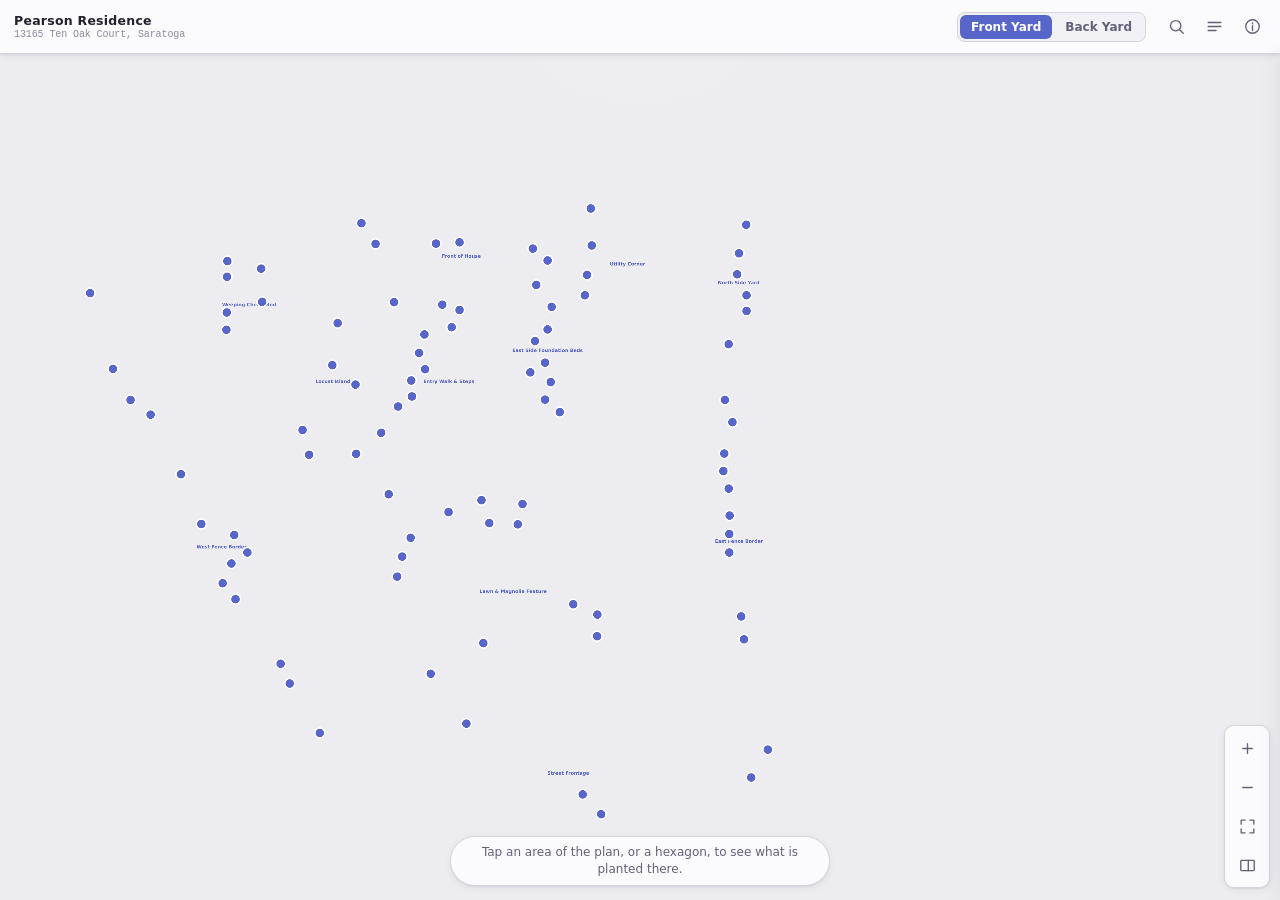
==== index.html @ e6e20301 "Interactive map of the front-yard planting plan The Landworks planting plan for 13165 Ten Oak Court " ====
<!DOCTYPE html>
<html lang="en">
<head>
<meta charset="utf-8">
<meta name="viewport" content="width=device-width, initial-scale=1, maximum-scale=5, viewport-fit=cover">
<meta name="theme-color" content="#191a22">
<title>Pearson Residence Landscape Plan &mdash; 13165 Ten Oak Court</title>
<meta name="description" content="Interactive planting plan for 13165 Ten Oak Court, Saratoga. Tap any garden area or plant callout to see what is planted there and what it looks like.">
<link rel="stylesheet" href="css/app.css">
<!-- Inline so the page needs no network at all: the plan's own callout hexagon. -->
<link rel="icon" href="data:image/svg+xml,%3Csvg xmlns='http://www.w3.org/2000/svg' viewBox='0 0 32 32'%3E%3Cpath d='M10 4h12l6 12-6 12H10L4 16z' fill='none' stroke='%235866c9' stroke-width='2.5'/%3E%3Cpath d='M5 16h22' stroke='%235866c9' stroke-width='2.5'/%3E%3C/svg%3E">
</head>
<body>

<header class="topbar">
  <div class="topbar-id">
    <span class="topbar-project">Pearson Residence</span>
    <span class="topbar-addr">13165 Ten Oak Court, Saratoga</span>
  </div>

  <div class="sheetpick" role="tablist" aria-label="Choose a plan sheet">
    <!-- filled by app.js -->
  </div>

  <div class="topbar-actions">
    <button type="button" class="iconbtn" id="btn-search" aria-label="Search plants" aria-expanded="false">
      <svg viewBox="0 0 24 24" aria-hidden="true"><circle cx="11" cy="11" r="6.5"/><path d="M16 16l4.5 4.5"/></svg>
    </button>
    <button type="button" class="iconbtn" id="btn-areas" aria-label="List garden areas" aria-expanded="false">
      <svg viewBox="0 0 24 24" aria-hidden="true"><path d="M4 7h16M4 12h16M4 17h10"/></svg>
    </button>
    <button type="button" class="iconbtn" id="btn-about" aria-label="About this plan">
      <svg viewBox="0 0 24 24" aria-hidden="true"><circle cx="12" cy="12" r="8.5"/><path d="M12 11v6M12 7.6v.9"/></svg>
    </button>
  </div>
</header>

<div class="searchbar" id="searchbar" hidden>
  <input type="search" id="search-input" placeholder="Search by name, or plant key (AA, LM&hellip;)"
         autocomplete="off" spellcheck="false" aria-label="Search plants">
  <div class="searchresults" id="search-results" role="listbox"></div>
</div>

<main class="map" id="map">
  <div class="stage" id="stage">
    <img id="plan-img" alt="" draggable="false" decoding="async">
    <svg id="overlay" xmlns="http://www.w3.org/2000/svg" aria-hidden="true">
      <g id="zone-layer"></g>
      <g id="marker-layer"></g>
    </svg>
  </div>

  <div class="mapctl">
    <button type="button" class="iconbtn ctl" id="btn-zoomin" aria-label="Zoom in">
      <svg viewBox="0 0 24 24" aria-hidden="true"><path d="M12 6v12M6 12h12"/></svg>
    </button>
    <button type="button" class="iconbtn ctl" id="btn-zoomout" aria-label="Zoom out">
      <svg viewBox="0 0 24 24" aria-hidden="true"><path d="M6 12h12"/></svg>
    </button>
    <button type="button" class="iconbtn ctl" id="btn-fit" aria-label="Fit plan to screen">
      <svg viewBox="0 0 24 24" aria-hidden="true"><path d="M9 4H4v5M15 4h5v5M15 20h5v-5M9 20H4v-5"/></svg>
    </button>
    <button type="button" class="iconbtn ctl" id="btn-full" aria-label="Show the whole sheet including the legend" aria-pressed="false">
      <svg viewBox="0 0 24 24" aria-hidden="true"><rect x="3.5" y="5.5" width="17" height="13" rx="1"/><path d="M13 5.5v13"/></svg>
    </button>
  </div>

  <p class="hint" id="hint">Tap an area of the plan, or a hexagon, to see what is planted there.</p>
</main>

<aside class="panel" id="panel" aria-live="polite">
  <button type="button" class="panel-grab" id="panel-grab" aria-label="Collapse panel"><span></span></button>
  <div class="panel-body" id="panel-body"></div>
</aside>

<div class="scrim" id="scrim" hidden></div>

<script type="module" src="js/app.js"></script>
</body>
</html>
---- css/app.css ----
/* ==========================================================================
   Pearson Residence landscape plan - interactive map

   Palette is taken from the plan itself. The accent is agapanthus blue-violet,
   the most-planted thing in the whole design (66 plants across both sheets).
   The highlight is the chartreuse of Coleonema 'Sunset Gold'. Neutrals carry a
   violet bias so they sit with the accent rather than under it.

   Three type roles, all system stacks so no webfont can silently fall back:
   UI sans, a mono for plant keys and quantities (the drafting-stencil voice),
   and an italic serif for botanical names, which is the horticultural
   convention.
   ========================================================================== */

:root {
  --accent:        #5866c9;
  --accent-soft:   #8b95dd;
  --accent-wash:   #5866c91f;
  --highlight:     #8d9327;
  --highlight-dim: #8d932733;

  --ink:      #191a22;
  --paper:    #edecf0;
  --card:     #fbfafc;
  --card-2:   #f2f1f6;
  --line:     #d5d4de;
  --line-soft:#e4e3ea;
  --text:     #22232e;
  --text-dim: #62617a;
  --text-faint:#8b8a9e;

  --shadow-1: 0 1px 2px #191a2214, 0 2px 8px #191a220f;
  --shadow-2: 0 -2px 24px #191a2226, 0 -1px 3px #191a2214;

  --sans: system-ui, -apple-system, "Segoe UI", Roboto, "Helvetica Neue", Arial, sans-serif;
  --mono: ui-monospace, "SF Mono", SFMono-Regular, Menlo, Consolas, "Liberation Mono", monospace;
  --serif: "Iowan Old Style", "Palatino Linotype", Palatino, Georgia, "Times New Roman", serif;

  --topbar-h: 54px;
  --radius: 10px;
  color-scheme: light dark;
}

@media (prefers-color-scheme: dark) {
  :root {
    --accent:        #8b95dd;
    --accent-soft:   #6b78cf;
    --accent-wash:   #8b95dd24;
    --highlight:     #c3ca4a;
    --highlight-dim: #c3ca4a2e;

    --ink:      #0f1015;
    --paper:    #15161d;
    --card:     #1e1f29;
    --card-2:   #262734;
    --line:     #34354333;
    --line-soft:#2c2d39;
    --text:     #e6e5ee;
    --text-dim: #a4a3b8;
    --text-faint:#7d7c92;

    --shadow-1: 0 1px 2px #00000052, 0 2px 10px #0000003d;
    --shadow-2: 0 -2px 28px #00000070, 0 -1px 3px #00000052;
  }
}

/* The viewer's own toggle must win over the OS preference, both directions. */
:root[data-theme="light"] {
  --accent: #5866c9; --accent-soft: #8b95dd; --accent-wash: #5866c91f;
  --highlight: #8d9327; --highlight-dim: #8d932733;
  --ink: #191a22; --paper: #edecf0; --card: #fbfafc; --card-2: #f2f1f6;
  --line: #d5d4de; --line-soft: #e4e3ea;
  --text: #22232e; --text-dim: #62617a; --text-faint: #8b8a9e;
  --shadow-1: 0 1px 2px #191a2214, 0 2px 8px #191a220f;
  --shadow-2: 0 -2px 24px #191a2226, 0 -1px 3px #191a2214;
}
:root[data-theme="dark"] {
  --accent: #8b95dd; --accent-soft: #6b78cf; --accent-wash: #8b95dd24;
  --highlight: #c3ca4a; --highlight-dim: #c3ca4a2e;
  --ink: #0f1015; --paper: #15161d; --card: #1e1f29; --card-2: #262734;
  --line: #343543; --line-soft: #2c2d39;
  --text: #e6e5ee; --text-dim: #a4a3b8; --text-faint: #7d7c92;
  --shadow-1: 0 1px 2px #00000052, 0 2px 10px #0000003d;
  --shadow-2: 0 -2px 28px #00000070, 0 -1px 3px #00000052;
}

* { box-sizing: border-box; }

html, body {
  height: 100%;
  margin: 0;
}

body {
  font-family: var(--sans);
  color: var(--text);
  background: var(--paper);
  -webkit-text-size-adjust: 100%;
  overscroll-behavior: none;
}

svg { fill: none; stroke: currentColor; stroke-width: 1.7; stroke-linecap: round; stroke-linejoin: round; }

:where(button, [tabindex], input, a):focus-visible {
  outline: 2px solid var(--accent);
  outline-offset: 2px;
  border-radius: 4px;
}

/* ---------------------------------------------------------------- top bar */

.topbar {
  position: fixed;
  inset: 0 0 auto 0;
  z-index: 40;
  height: var(--topbar-h);
  padding: 0 10px 0 14px;
  display: flex;
  align-items: center;
  gap: 12px;
  background: var(--card);
  border-bottom: 1px solid var(--line);
  box-shadow: var(--shadow-1);
}

.topbar-id {
  display: flex;
  flex-direction: column;
  gap: 1px;
  min-width: 0;
  flex: 1 1 auto;
  overflow: hidden;
}

.topbar-project {
  font-size: 12.5px;
  font-weight: 620;
  letter-spacing: 0.02em;
  white-space: nowrap;
  overflow: hidden;
  text-overflow: ellipsis;
}

.topbar-addr {
  font-family: var(--mono);
  font-size: 10px;
  color: var(--text-faint);
  letter-spacing: -0.01em;
  white-space: nowrap;
  overflow: hidden;
  text-overflow: ellipsis;
}

/* On a phone the sheet switcher and the three actions are what matter; the
   project name is already in the browser tab and on the About page. */
@media (max-width: 460px) {
  .topbar { padding-left: 10px; gap: 8px; }
  .topbar-id { flex: 0 1 auto; }
  .topbar-addr { display: none; }
  .topbar-project { font-size: 11.5px; max-width: 8ch; }
  .iconbtn { width: 32px; height: 32px; }
}

.sheetpick {
  margin-left: auto;
  flex: none;
  display: flex;
  padding: 2px;
  gap: 2px;
  background: var(--card-2);
  border: 1px solid var(--line);
  border-radius: 8px;
}

.sheetpick button {
  appearance: none;
  border: 0;
  background: none;
  cursor: pointer;
  font: inherit;
  font-size: 12px;
  font-weight: 560;
  color: var(--text-dim);
  padding: 5px 11px;
  border-radius: 6px;
  white-space: nowrap;
}

.sheetpick button[aria-selected="true"] {
  background: var(--accent);
  color: #fff;
}

@media (prefers-color-scheme: dark) {
  .sheetpick button[aria-selected="true"] { color: #14151c; }
}
:root[data-theme="dark"] .sheetpick button[aria-selected="true"] { color: #14151c; }
:root[data-theme="light"] .sheetpick button[aria-selected="true"] { color: #fff; }

.topbar-actions { display: flex; gap: 2px; }

.iconbtn {
  appearance: none;
  width: 36px;
  height: 36px;
  display: grid;
  place-items: center;
  border: 0;
  border-radius: 8px;
  background: none;
  color: var(--text-dim);
  cursor: pointer;
  padding: 0;
}
.iconbtn svg { width: 19px; height: 19px; }
.iconbtn:hover { background: var(--card-2); color: var(--text); }
.iconbtn[aria-expanded="true"], .iconbtn[aria-pressed="true"] {
  background: var(--accent-wash);
  color: var(--accent);
}

/* ---------------------------------------------------------------- search */

.searchbar {
  position: fixed;
  top: var(--topbar-h);
  left: 0; right: 0;
  z-index: 39;
  background: var(--card);
  border-bottom: 1px solid var(--line);
  box-shadow: var(--shadow-1);
}

.searchbar input {
  width: 100%;
  border: 0;
  background: none;
  font: inherit;
  font-size: 15px;
  color: var(--text);
  padding: 12px 16px;
}
.searchbar input::placeholder { color: var(--text-faint); }

.searchresults {
  max-height: min(52vh, 420px);
  overflow-y: auto;
  border-top: 1px solid var(--line-soft);
}
.searchresults:empty { display: none; }

.sres {
  display: flex;
  align-items: center;
  gap: 10px;
  width: 100%;
  border: 0;
  background: none;
  font: inherit;
  text-align: left;
  padding: 9px 14px;
  cursor: pointer;
  color: var(--text);
  border-bottom: 1px solid var(--line-soft);
}
.sres:hover, .sres:focus-visible { background: var(--accent-wash); }
.sres-txt { min-width: 0; flex: 1; }
.sres-common { font-size: 13.5px; font-weight: 540; }
.sres-bot { font-family: var(--serif); font-style: italic; font-size: 12px; color: var(--text-dim); }
.sres-meta { font-family: var(--mono); font-size: 10px; color: var(--text-faint); white-space: nowrap; }
.searchempty { padding: 14px; font-size: 13px; color: var(--text-dim); }

/* ---------------------------------------------------------------- the map */

.map {
  position: fixed;
  inset: var(--topbar-h) 0 0 0;
  overflow: hidden;
  background:
    radial-gradient(120% 90% at 50% 0%, #ffffff08, #0000 60%),
    var(--paper);
  touch-action: none;
  cursor: grab;
}
.map.dragging { cursor: grabbing; }

.stage {
  position: absolute;
  top: 0; left: 0;
  transform-origin: 0 0;
  will-change: transform;
}

.stage img {
  display: block;
  width: 100%;
  height: 100%;
  user-select: none;
  -webkit-user-drag: none;
}

#overlay {
  position: absolute;
  inset: 0;
  width: 100%;
  height: 100%;
  overflow: visible;
  stroke: none;
}

/* Zones ------------------------------------------------------------------ */

.zone {
  fill: transparent;
  stroke: var(--accent);
  stroke-opacity: 0;
  stroke-width: 2.5;
  vector-effect: non-scaling-stroke;
  cursor: pointer;
  transition: fill 140ms ease, stroke-opacity 140ms ease;
  pointer-events: all;
}
.zone:hover { fill: var(--accent-wash); stroke-opacity: 0.55; }
.zone.is-active {
  fill: var(--accent-wash);
  stroke-opacity: 1;
  stroke-dasharray: 7 5;
}

.zone-label {
  font-family: var(--sans);
  font-size: 15px;
  font-weight: 600;
  fill: var(--accent);
  stroke: none;
  paint-order: stroke fill;
  stroke-width: 4px;
  text-anchor: middle;
  pointer-events: none;
  opacity: 0;
  transition: opacity 160ms ease;
}
#overlay[data-detail="low"] .zone-label { opacity: 1; }

/* Markers --------------------------------------------------------------- */

/* Each marker's children are counter-scaled by --inv (= 1/zoom) so the dots
   stay the same size on screen no matter how far the plan is zoomed. */
.mk > * {
  transform: scale(var(--inv, 1));
  transform-origin: 0 0;
}

.mk { cursor: pointer; }

.mk-hit { fill: #0000; stroke: none; pointer-events: all; }

.mk-dot {
  fill: var(--accent);
  stroke: var(--card);
  stroke-width: 1.6;
  pointer-events: none;
}

.mk-n {
  font-family: var(--mono);
  font-size: 9px;
  font-weight: 700;
  font-variant-numeric: tabular-nums;
  fill: #fff;
  stroke: none;
  text-anchor: middle;
  dominant-baseline: central;
  pointer-events: none;
}
@media (prefers-color-scheme: dark) { .mk-n { fill: #14151c; } }
:root[data-theme="dark"] .mk-n { fill: #14151c; }
:root[data-theme="light"] .mk-n { fill: #fff; }

.mk-key {
  font-family: var(--mono);
  font-size: 10px;
  font-weight: 700;
  fill: var(--text);
  stroke: var(--paper);
  stroke-width: 3.5px;
  paint-order: stroke fill;
  text-anchor: middle;
  pointer-events: none;
  opacity: 0;
  transition: opacity 140ms ease;
}

#overlay[data-detail="low"]  .mk-dot { r: 5; }
#overlay[data-detail="low"]  .mk-n   { opacity: 0; }
#overlay[data-detail="mid"]  .mk-dot { r: 9; }
#overlay[data-detail="high"] .mk-dot { r: 11; }
#overlay[data-detail="high"] .mk-key { opacity: 1; }

.mk.is-active .mk-dot {
  fill: var(--highlight);
  stroke-width: 2.4;
}
.mk.is-lit .mk-dot {
  fill: var(--highlight);
  animation: pulse 1.4s ease-out 3;
}
@keyframes pulse {
  0%, 100% { stroke: var(--card); stroke-width: 1.6; }
  50%      { stroke: var(--highlight); stroke-width: 7; }
}
@media (prefers-reduced-motion: reduce) {
  .mk.is-lit .mk-dot { animation: none; stroke: var(--highlight); stroke-width: 4; }
}

/* Map controls ---------------------------------------------------------- */

.mapctl {
  position: absolute;
  right: 10px;
  bottom: calc(12px + env(safe-area-inset-bottom));
  z-index: 10;
  display: flex;
  flex-direction: column;
  gap: 1px;
  padding: 3px;
  background: var(--card);
  border: 1px solid var(--line);
  border-radius: 10px;
  box-shadow: var(--shadow-1);
}
.iconbtn.ctl { width: 38px; height: 38px; }

.hint {
  position: absolute;
  left: 50%;
  bottom: calc(14px + env(safe-area-inset-bottom));
  transform: translateX(-50%);
  z-index: 9;
  margin: 0;
  max-width: min(78vw, 380px);
  padding: 7px 13px;
  font-size: 12px;
  line-height: 1.4;
  text-align: center;
  color: var(--text-dim);
  background: var(--card);
  border: 1px solid var(--line);
  border-radius: 999px;
  box-shadow: var(--shadow-1);
  transition: opacity 260ms ease;
}
.hint[hidden] { display: block; opacity: 0; pointer-events: none; }

/* ---------------------------------------------------------------- panel */

.scrim {
  position: fixed;
  inset: 0;
  z-index: 44;
  background: #0b0b10;
  opacity: 0.34;
}

.panel {
  position: fixed;
  z-index: 45;
  left: 0; right: 0; bottom: 0;
  max-height: 78vh;
  display: flex;
  flex-direction: column;
  background: var(--card);
  border-top: 1px solid var(--line);
  border-radius: 16px 16px 0 0;
  box-shadow: var(--shadow-2);
  transform: translateY(101%);
  transition: transform 280ms cubic-bezier(.22,.68,.24,1);
}
.panel.is-open { transform: none; }
@media (prefers-reduced-motion: reduce) { .panel { transition: none; } }

.panel-grab {
  appearance: none;
  border: 0;
  background: none;
  width: 100%;
  padding: 9px 0 5px;
  cursor: grab;
  display: grid;
  place-items: center;
  flex: none;
  touch-action: none;
}
.panel-grab span {
  display: block;
  width: 38px;
  height: 4px;
  border-radius: 99px;
  background: var(--line);
}

.panel-body {
  overflow-y: auto;
  overscroll-behavior: contain;
  -webkit-overflow-scrolling: touch;
  padding: 2px 18px calc(26px + env(safe-area-inset-bottom));
}

@media (min-width: 900px) {
  .panel {
    left: auto;
    top: var(--topbar-h);
    right: 0;
    bottom: 0;
    width: 420px;
    max-height: none;
    border-radius: 0;
    border-top: 0;
    border-left: 1px solid var(--line);
    transform: translateX(101%);
    box-shadow: -2px 0 24px #191a2218;
  }
  .panel.is-open { transform: none; }
  .panel-grab { display: none; }
  .panel-body { padding-top: 18px; }
  .scrim { display: none !important; }
  body.panel-open .map { right: 420px; }
  .map { transition: right 280ms cubic-bezier(.22,.68,.24,1); }
}

/* ------------------------------------------------------- panel contents */

.p-back {
  appearance: none;
  border: 0;
  background: none;
  font: inherit;
  font-size: 12px;
  font-weight: 560;
  color: var(--accent);
  padding: 4px 0 8px;
  cursor: pointer;
  display: inline-flex;
  align-items: center;
  gap: 5px;
}
.p-back svg { width: 14px; height: 14px; }

.p-eyebrow {
  font-family: var(--mono);
  font-size: 10px;
  font-weight: 600;
  letter-spacing: 0.1em;
  text-transform: uppercase;
  color: var(--text-faint);
  margin: 0 0 4px;
}

.p-title {
  font-size: 21px;
  line-height: 1.2;
  font-weight: 640;
  letter-spacing: -0.012em;
  text-wrap: balance;
  margin: 0 0 6px;
}

.p-bot {
  font-family: var(--serif);
  font-style: italic;
  font-size: 15px;
  color: var(--text-dim);
  margin: 0 0 10px;
}

.p-blurb, .p-desc {
  font-size: 13.5px;
  line-height: 1.55;
  color: var(--text-dim);
  max-width: 62ch;
  margin: 0 0 12px;
}
.p-desc { color: var(--text); }

.p-crop {
  display: block;
  width: 100%;
  border: 1px solid var(--line);
  border-radius: var(--radius);
  background: var(--card-2);
  margin: 0 0 14px;
}

figure.p-fig { margin: 0 0 14px; }
figure.p-fig img {
  display: block;
  width: 100%;
  aspect-ratio: 4 / 3;
  object-fit: cover;
  border-radius: var(--radius);
  background: var(--card-2);
}
figure.p-fig figcaption {
  font-size: 10.5px;
  line-height: 1.45;
  color: var(--text-faint);
  padding-top: 5px;
}
figure.p-fig a { color: var(--text-dim); }

.p-flag {
  display: flex;
  gap: 7px;
  font-size: 11.5px;
  line-height: 1.45;
  color: var(--text-dim);
  background: var(--card-2);
  border-left: 2px solid var(--accent-soft);
  border-radius: 0 6px 6px 0;
  padding: 8px 10px;
  margin: 0 0 14px;
}
.p-flag.warn { border-left-color: var(--highlight); }

/* Fact grid: the verbatim legend row */
.p-facts {
  display: grid;
  grid-template-columns: auto 1fr;
  gap: 6px 14px;
  font-size: 12.5px;
  margin: 0 0 14px;
  padding: 12px 0;
  border-top: 1px solid var(--line-soft);
  border-bottom: 1px solid var(--line-soft);
}
.p-facts dt {
  font-family: var(--mono);
  font-size: 10px;
  letter-spacing: 0.06em;
  text-transform: uppercase;
  color: var(--text-faint);
  padding-top: 1px;
}
.p-facts dd { margin: 0; font-variant-numeric: tabular-nums; }

.p-sub {
  font-family: var(--mono);
  font-size: 10px;
  font-weight: 600;
  letter-spacing: 0.1em;
  text-transform: uppercase;
  color: var(--text-faint);
  margin: 18px 0 8px;
  padding-bottom: 5px;
  border-bottom: 1px solid var(--line-soft);
}

.chips { display: flex; flex-wrap: wrap; gap: 6px; margin: 0 0 4px; padding: 0; list-style: none; }
.chip {
  font-size: 11.5px;
  color: var(--text-dim);
  background: var(--card-2);
  border: 1px solid var(--line-soft);
  border-radius: 99px;
  padding: 3px 9px;
}
.chip.mono { font-family: var(--mono); font-size: 10.5px; }

/* Plant rows in a zone roll-up */
.plist { list-style: none; margin: 0; padding: 0; }

.prow {
  display: flex;
  align-items: center;
  gap: 10px;
  width: 100%;
  border: 0;
  border-bottom: 1px solid var(--line-soft);
  background: none;
  font: inherit;
  color: var(--text);
  text-align: left;
  padding: 8px 2px;
  cursor: pointer;
}
.prow:hover, .prow:focus-visible { background: var(--accent-wash); }

.pkey {
  flex: none;
  font-family: var(--mono);
  font-size: 10.5px;
  font-weight: 700;
  letter-spacing: 0.02em;
  width: 30px;
  height: 26px;
  display: grid;
  place-items: center;
  border: 1px solid var(--line);
  border-radius: 5px;
  background: var(--card-2);
  color: var(--text-dim);
}

.pthumb {
  flex: none;
  width: 38px;
  height: 38px;
  border-radius: 6px;
  object-fit: cover;
  background: var(--card-2);
  border: 1px solid var(--line-soft);
}

.pmain { flex: 1; min-width: 0; }
.pcommon { font-size: 13px; font-weight: 540; line-height: 1.25; }
.pbot { font-family: var(--serif); font-style: italic; font-size: 11.5px; color: var(--text-dim); }

.pqty {
  flex: none;
  font-family: var(--mono);
  font-size: 12px;
  font-variant-numeric: tabular-nums;
  color: var(--text-dim);
  text-align: right;
}
.pqty small { display: block; font-size: 9px; color: var(--text-faint); }

.swatch {
  flex: none;
  width: 11px;
  height: 11px;
  border-radius: 3px;
  border: 1px solid #0000002e;
}

.p-actions { display: flex; flex-wrap: wrap; gap: 8px; margin: 16px 0 4px; }

.btn {
  appearance: none;
  font: inherit;
  font-size: 12.5px;
  font-weight: 560;
  padding: 8px 13px;
  border-radius: 8px;
  border: 1px solid var(--line);
  background: var(--card-2);
  color: var(--text);
  cursor: pointer;
}
.btn:hover { border-color: var(--accent-soft); color: var(--accent); }
.btn.primary { background: var(--accent); border-color: var(--accent); color: #fff; }
.btn.primary:hover { color: #fff; filter: brightness(1.08); }
@media (prefers-color-scheme: dark) { .btn.primary { color: #14151c; } .btn.primary:hover { color: #14151c; } }
:root[data-theme="dark"] .btn.primary, :root[data-theme="dark"] .btn.primary:hover { color: #14151c; }
:root[data-theme="light"] .btn.primary, :root[data-theme="light"] .btn.primary:hover { color: #fff; }

.p-note {
  font-size: 11.5px;
  line-height: 1.5;
  color: var(--text-faint);
  max-width: 60ch;
  margin: 14px 0 0;
}

.p-tot {
  display: flex;
  align-items: baseline;
  gap: 8px;
  font-family: var(--mono);
  font-size: 11px;
  color: var(--text-faint);
  margin: 0 0 14px;
}
.p-tot b { font-size: 15px; color: var(--text); font-variant-numeric: tabular-nums; }

/* About / areas list */
.arealist { list-style: none; margin: 0; padding: 0; }
.arearow {
  display: flex;
  align-items: center;
  gap: 11px;
  width: 100%;
  border: 0;
  border-bottom: 1px solid var(--line-soft);
  background: none;
  font: inherit;
  color: var(--text);
  text-align: left;
  padding: 10px 2px;
  cursor: pointer;
}
.arearow:hover, .arearow:focus-visible { background: var(--accent-wash); }
.arearow img {
  flex: none;
  width: 54px; height: 44px;
  object-fit: cover;
  border-radius: 6px;
  border: 1px solid var(--line-soft);
  background: var(--card-2);
}
.arearow .pmain { flex: 1; }
.areaname { font-size: 13.5px; font-weight: 560; }
.areameta { font-family: var(--mono); font-size: 10px; color: var(--text-faint); }

.credits { font-size: 11px; line-height: 1.5; color: var(--text-faint); }
.credits li { margin-bottom: 5px; }
.credits a { color: var(--text-dim); }
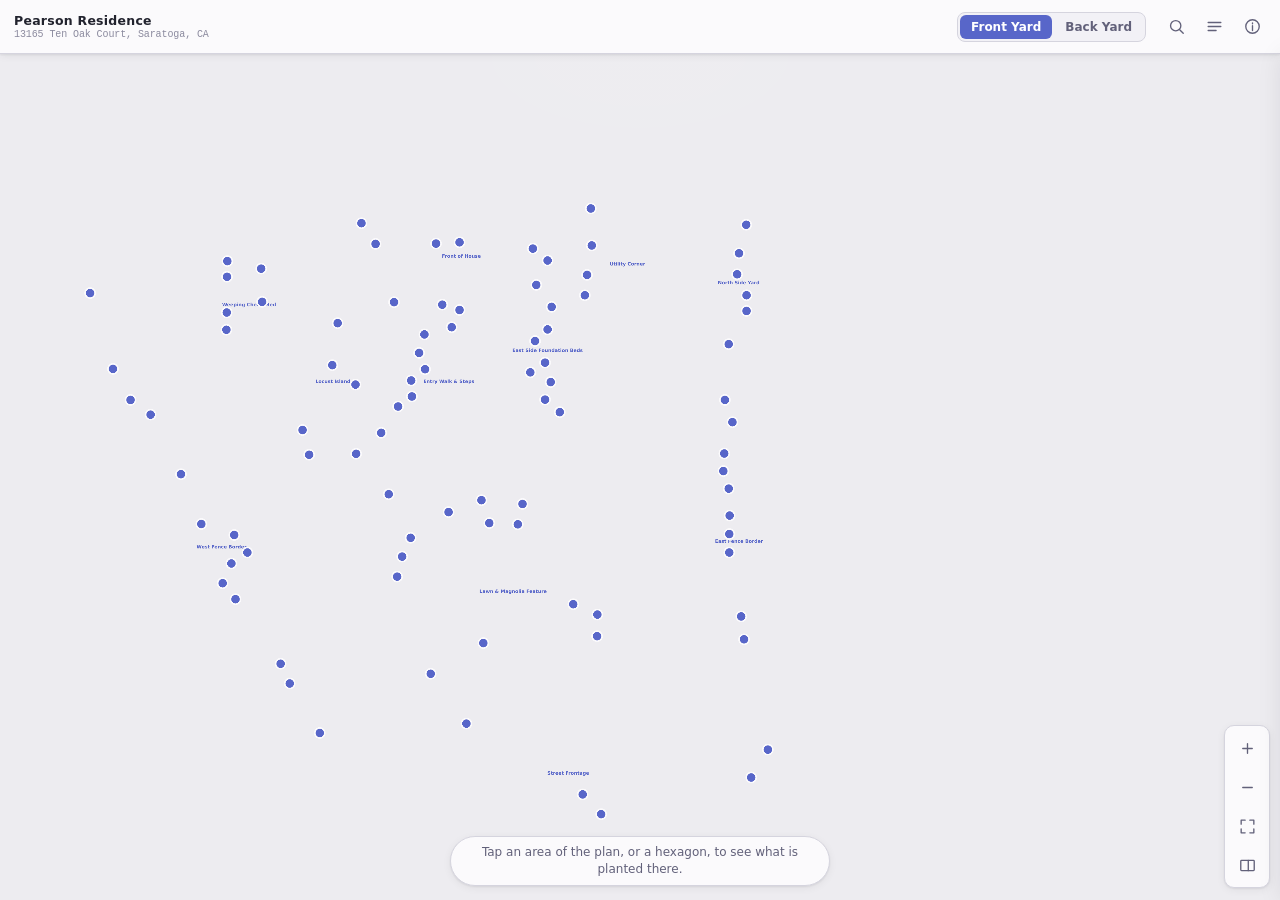
==== commit cca5f975: "Encrypt the deployed site behind a passphrase GitHub Pages serves publicly even when the repository " ====
--- a/index.html
+++ b/index.html
@@ -4,8 +4,11 @@
 <meta charset="utf-8">
 <meta name="viewport" content="width=device-width, initial-scale=1, maximum-scale=5, viewport-fit=cover">
 <meta name="theme-color" content="#191a22">
-<title>Pearson Residence Landscape Plan &mdash; 13165 Ten Oak Court</title>
-<meta name="description" content="Interactive planting plan for 13165 Ten Oak Court, Saratoga. Tap any garden area or plant callout to see what is planted there and what it looks like.">
+<title>Landscape Plan</title>
+<!-- Deliberately says nothing about the property: index.html is served
+     in the clear, so anything here is public. The real title is set
+     from the encrypted plan data once the page is unlocked. -->
+<meta name="description" content="An interactive planting plan.">
 <link rel="stylesheet" href="css/app.css">
 <!-- Inline so the page needs no network at all: the plan's own callout hexagon. -->
 <link rel="icon" href="data:image/svg+xml,%3Csvg xmlns='http://www.w3.org/2000/svg' viewBox='0 0 32 32'%3E%3Cpath d='M10 4h12l6 12-6 12H10L4 16z' fill='none' stroke='%235866c9' stroke-width='2.5'/%3E%3Cpath d='M5 16h22' stroke='%235866c9' stroke-width='2.5'/%3E%3C/svg%3E">
@@ -14,8 +17,8 @@
 
 <header class="topbar">
   <div class="topbar-id">
-    <span class="topbar-project">Pearson Residence</span>
-    <span class="topbar-addr">13165 Ten Oak Court, Saratoga</span>
+    <span class="topbar-project" id="topbar-project"></span>
+    <span class="topbar-addr" id="topbar-addr"></span>
   </div>
 
   <div class="sheetpick" role="tablist" aria-label="Choose a plan sheet">
@@ -75,6 +78,6 @@
 
 <div class="scrim" id="scrim" hidden></div>
 
-<script type="module" src="js/app.js"></script>
+<script type="module" src="js/boot.js"></script>
 </body>
 </html>
--- a/css/app.css
+++ b/css/app.css
@@ -1,5 +1,7 @@
 /* ==========================================================================
-   Pearson Residence landscape plan - interactive map
+   Interactive landscape plan - stylesheet
+
+   Served in the clear on the locked deploy, so it names no property.
 
    Palette is taken from the plan itself. The accent is agapanthus blue-violet,
    the most-planted thing in the whole design (66 plants across both sheets).
@@ -591,7 +593,19 @@
   margin: 0 0 14px;
 }
 
-figure.p-fig { margin: 0 0 14px; }
+/* The whole-plant shot leads; the close-up sits beside it on wider panels and
+   underneath on a phone. Both are labelled so it is obvious which is which. */
+.p-photos {
+  display: grid;
+  grid-template-columns: 1fr;
+  gap: 10px;
+  margin: 0 0 14px;
+}
+@media (min-width: 420px) {
+  .p-photos:has(.p-fig-detail) { grid-template-columns: 1.6fr 1fr; align-items: start; }
+}
+
+figure.p-fig { margin: 0; min-width: 0; }
 figure.p-fig img {
   display: block;
   width: 100%;
@@ -600,6 +614,7 @@
   border-radius: var(--radius);
   background: var(--card-2);
 }
+figure.p-fig-habit img { aspect-ratio: 3 / 2; }
 figure.p-fig figcaption {
   font-size: 10.5px;
   line-height: 1.45;
@@ -607,6 +622,19 @@
   padding-top: 5px;
 }
 figure.p-fig a { color: var(--text-dim); }
+
+.p-figtag.muted { color: var(--text-faint); }
+
+.p-figtag {
+  display: inline-block;
+  font-family: var(--mono);
+  font-size: 9px;
+  font-weight: 600;
+  letter-spacing: 0.08em;
+  text-transform: uppercase;
+  color: var(--accent);
+  margin-right: 5px;
+}
 
 .p-flag {
   display: flex;
@@ -805,3 +833,120 @@
 .credits { font-size: 11px; line-height: 1.5; color: var(--text-faint); }
 .credits li { margin-bottom: 5px; }
 .credits a { color: var(--text-dim); }
+
+/* ------------------------------------------------------------- lock screen */
+
+/* Shown only on the encrypted deploy, while the plan is still ciphertext.
+   Same violet-biased palette as the map so unlocking feels like the front
+   door of the same building rather than a bolted-on interstitial. */
+
+.lock {
+  position: fixed;
+  inset: 0;
+  z-index: 100;
+  display: grid;
+  place-items: center;
+  padding: 24px;
+  background:
+    radial-gradient(120% 80% at 50% 0%, var(--accent-wash), #0000 62%),
+    var(--paper);
+  transition: opacity 320ms ease;
+}
+.lock.is-open { opacity: 0; pointer-events: none; }
+@media (prefers-reduced-motion: reduce) { .lock { transition: none; } }
+
+.lock-card {
+  width: min(370px, 100%);
+  display: flex;
+  flex-direction: column;
+  gap: 10px;
+  padding: 26px 24px 22px;
+  background: var(--card);
+  border: 1px solid var(--line);
+  border-radius: 14px;
+  box-shadow: var(--shadow-1);
+}
+
+.lock-mark {
+  width: 34px;
+  height: 34px;
+  color: var(--accent);
+  stroke-width: 2.2;
+  margin-bottom: 2px;
+}
+
+.lock-card h1 {
+  font-size: 19px;
+  font-weight: 640;
+  letter-spacing: -0.012em;
+  margin: 0;
+}
+
+.lock-sub {
+  font-family: var(--mono);
+  font-size: 10.5px;
+  color: var(--text-faint);
+  margin: 0 0 6px;
+}
+
+.lock-label {
+  font-family: var(--mono);
+  font-size: 10px;
+  font-weight: 600;
+  letter-spacing: 0.1em;
+  text-transform: uppercase;
+  color: var(--text-faint);
+}
+
+.lock-card input[type="password"] {
+  font: inherit;
+  font-size: 16px;               /* 16px stops iOS zooming the page on focus */
+  color: var(--text);
+  background: var(--card-2);
+  border: 1px solid var(--line);
+  border-radius: 8px;
+  padding: 10px 12px;
+}
+.lock-card input[type="password"]:focus-visible {
+  outline: 2px solid var(--accent);
+  outline-offset: 1px;
+}
+
+.lock-remember {
+  display: flex;
+  align-items: center;
+  gap: 7px;
+  font-size: 12.5px;
+  color: var(--text-dim);
+  cursor: pointer;
+}
+
+.lock-go {
+  appearance: none;
+  font: inherit;
+  font-size: 14px;
+  font-weight: 600;
+  padding: 11px 14px;
+  margin-top: 4px;
+  border: 0;
+  border-radius: 8px;
+  background: var(--accent);
+  color: #fff;
+  cursor: pointer;
+}
+.lock-go:hover:not(:disabled) { filter: brightness(1.08); }
+.lock-go:disabled { opacity: 0.6; cursor: default; }
+@media (prefers-color-scheme: dark) { .lock-go { color: #14151c; } }
+:root[data-theme="dark"] .lock-go { color: #14151c; }
+:root[data-theme="light"] .lock-go { color: #fff; }
+
+.lock-msg {
+  font-size: 12px;
+  line-height: 1.45;
+  color: var(--text-dim);
+  margin: 2px 0 0;
+  min-height: 1.2em;
+}
+.lock-msg.is-bad { color: #c0392b; }
+@media (prefers-color-scheme: dark) { .lock-msg.is-bad { color: #f08a7d; } }
+:root[data-theme="dark"] .lock-msg.is-bad { color: #f08a7d; }
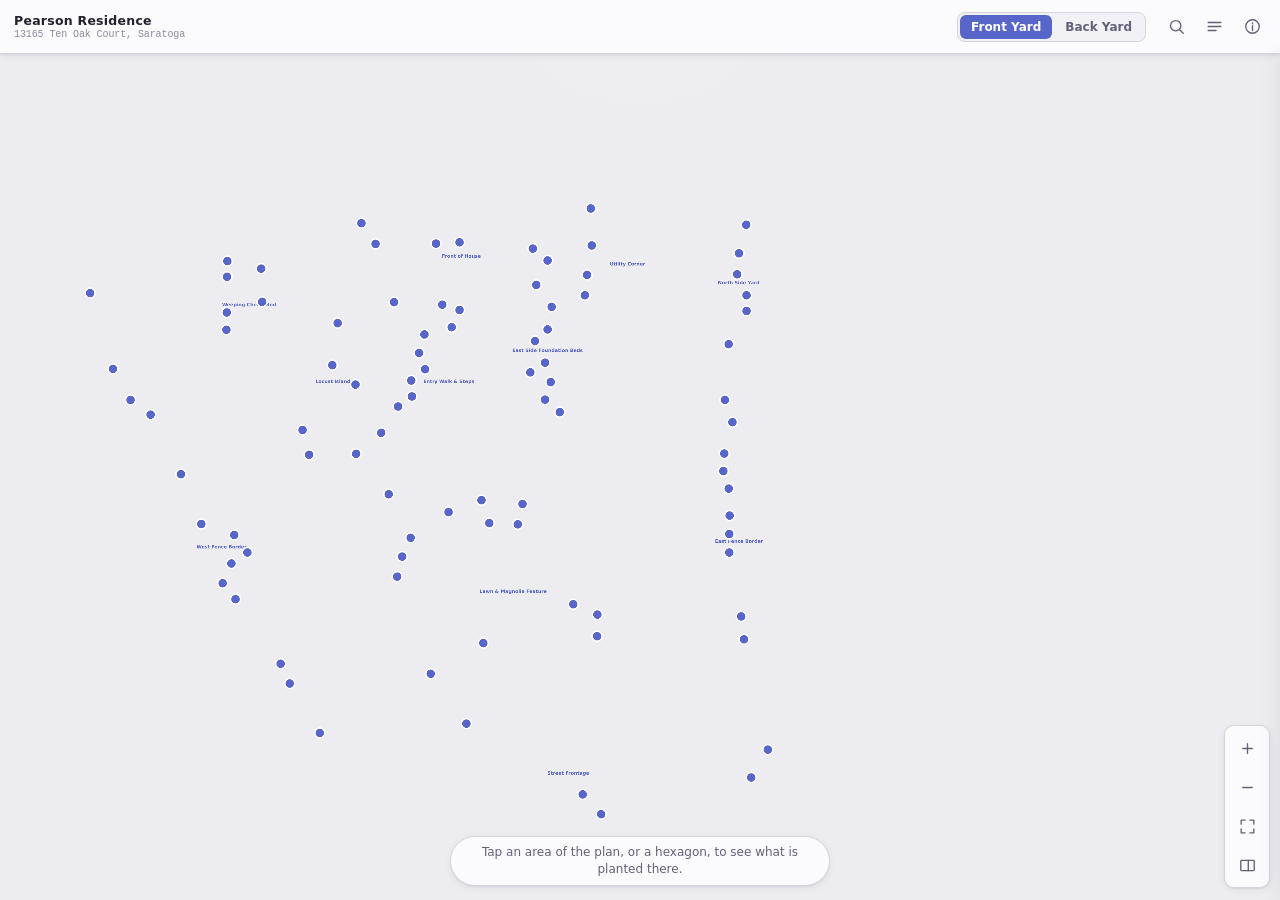
==== commit c3aa21ea: "Revert "Encrypt the deployed site behind a passphrase" This reverts commit cca5f975972b41a7c87697c45" ====
--- a/index.html
+++ b/index.html
@@ -4,11 +4,8 @@
 <meta charset="utf-8">
 <meta name="viewport" content="width=device-width, initial-scale=1, maximum-scale=5, viewport-fit=cover">
 <meta name="theme-color" content="#191a22">
-<title>Landscape Plan</title>
-<!-- Deliberately says nothing about the property: index.html is served
-     in the clear, so anything here is public. The real title is set
-     from the encrypted plan data once the page is unlocked. -->
-<meta name="description" content="An interactive planting plan.">
+<title>Pearson Residence Landscape Plan &mdash; 13165 Ten Oak Court</title>
+<meta name="description" content="Interactive planting plan for 13165 Ten Oak Court, Saratoga. Tap any garden area or plant callout to see what is planted there and what it looks like.">
 <link rel="stylesheet" href="css/app.css">
 <!-- Inline so the page needs no network at all: the plan's own callout hexagon. -->
 <link rel="icon" href="data:image/svg+xml,%3Csvg xmlns='http://www.w3.org/2000/svg' viewBox='0 0 32 32'%3E%3Cpath d='M10 4h12l6 12-6 12H10L4 16z' fill='none' stroke='%235866c9' stroke-width='2.5'/%3E%3Cpath d='M5 16h22' stroke='%235866c9' stroke-width='2.5'/%3E%3C/svg%3E">
@@ -17,8 +14,8 @@
 
 <header class="topbar">
   <div class="topbar-id">
-    <span class="topbar-project" id="topbar-project"></span>
-    <span class="topbar-addr" id="topbar-addr"></span>
+    <span class="topbar-project">Pearson Residence</span>
+    <span class="topbar-addr">13165 Ten Oak Court, Saratoga</span>
   </div>
 
   <div class="sheetpick" role="tablist" aria-label="Choose a plan sheet">
@@ -78,6 +75,6 @@
 
 <div class="scrim" id="scrim" hidden></div>
 
-<script type="module" src="js/boot.js"></script>
+<script type="module" src="js/app.js"></script>
 </body>
 </html>
--- a/css/app.css
+++ b/css/app.css
@@ -1,7 +1,5 @@
 /* ==========================================================================
-   Interactive landscape plan - stylesheet
-
-   Served in the clear on the locked deploy, so it names no property.
+   Pearson Residence landscape plan - interactive map
 
    Palette is taken from the plan itself. The accent is agapanthus blue-violet,
    the most-planted thing in the whole design (66 plants across both sheets).
@@ -833,120 +831,3 @@
 .credits { font-size: 11px; line-height: 1.5; color: var(--text-faint); }
 .credits li { margin-bottom: 5px; }
 .credits a { color: var(--text-dim); }
-
-/* ------------------------------------------------------------- lock screen */
-
-/* Shown only on the encrypted deploy, while the plan is still ciphertext.
-   Same violet-biased palette as the map so unlocking feels like the front
-   door of the same building rather than a bolted-on interstitial. */
-
-.lock {
-  position: fixed;
-  inset: 0;
-  z-index: 100;
-  display: grid;
-  place-items: center;
-  padding: 24px;
-  background:
-    radial-gradient(120% 80% at 50% 0%, var(--accent-wash), #0000 62%),
-    var(--paper);
-  transition: opacity 320ms ease;
-}
-.lock.is-open { opacity: 0; pointer-events: none; }
-@media (prefers-reduced-motion: reduce) { .lock { transition: none; } }
-
-.lock-card {
-  width: min(370px, 100%);
-  display: flex;
-  flex-direction: column;
-  gap: 10px;
-  padding: 26px 24px 22px;
-  background: var(--card);
-  border: 1px solid var(--line);
-  border-radius: 14px;
-  box-shadow: var(--shadow-1);
-}
-
-.lock-mark {
-  width: 34px;
-  height: 34px;
-  color: var(--accent);
-  stroke-width: 2.2;
-  margin-bottom: 2px;
-}
-
-.lock-card h1 {
-  font-size: 19px;
-  font-weight: 640;
-  letter-spacing: -0.012em;
-  margin: 0;
-}
-
-.lock-sub {
-  font-family: var(--mono);
-  font-size: 10.5px;
-  color: var(--text-faint);
-  margin: 0 0 6px;
-}
-
-.lock-label {
-  font-family: var(--mono);
-  font-size: 10px;
-  font-weight: 600;
-  letter-spacing: 0.1em;
-  text-transform: uppercase;
-  color: var(--text-faint);
-}
-
-.lock-card input[type="password"] {
-  font: inherit;
-  font-size: 16px;               /* 16px stops iOS zooming the page on focus */
-  color: var(--text);
-  background: var(--card-2);
-  border: 1px solid var(--line);
-  border-radius: 8px;
-  padding: 10px 12px;
-}
-.lock-card input[type="password"]:focus-visible {
-  outline: 2px solid var(--accent);
-  outline-offset: 1px;
-}
-
-.lock-remember {
-  display: flex;
-  align-items: center;
-  gap: 7px;
-  font-size: 12.5px;
-  color: var(--text-dim);
-  cursor: pointer;
-}
-
-.lock-go {
-  appearance: none;
-  font: inherit;
-  font-size: 14px;
-  font-weight: 600;
-  padding: 11px 14px;
-  margin-top: 4px;
-  border: 0;
-  border-radius: 8px;
-  background: var(--accent);
-  color: #fff;
-  cursor: pointer;
-}
-.lock-go:hover:not(:disabled) { filter: brightness(1.08); }
-.lock-go:disabled { opacity: 0.6; cursor: default; }
-@media (prefers-color-scheme: dark) { .lock-go { color: #14151c; } }
-:root[data-theme="dark"] .lock-go { color: #14151c; }
-:root[data-theme="light"] .lock-go { color: #fff; }
-
-.lock-msg {
-  font-size: 12px;
-  line-height: 1.45;
-  color: var(--text-dim);
-  margin: 2px 0 0;
-  min-height: 1.2em;
-}
-.lock-msg.is-bad { color: #c0392b; }
-@media (prefers-color-scheme: dark) { .lock-msg.is-bad { color: #f08a7d; } }
-:root[data-theme="dark"] .lock-msg.is-bad { color: #f08a7d; }
